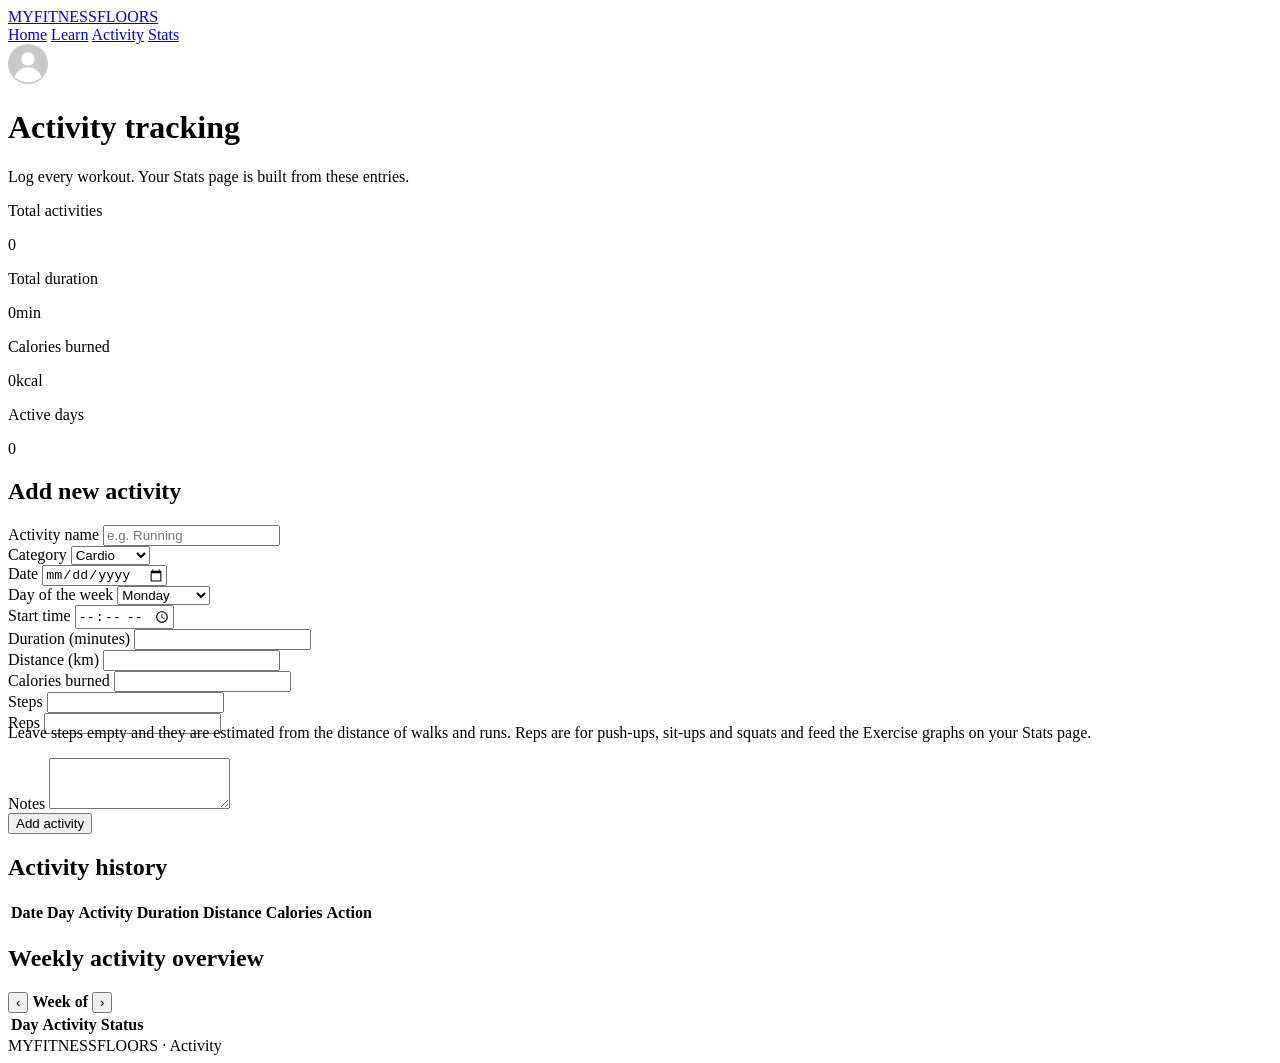
==== Activity.html @ 207cf4c8 "Change stylesheet link in Activity.html Updated stylesheet link for Activity page." ====
<!DOCTYPE html>
<html lang="en">
<head>
  <meta charset="UTF-8">
  <meta name="viewport" content="width=device-width, initial-scale=1.0">
  <title>Activity | MYFITNESSFLOORS</title>
  <link rel="preconnect" href="https://fonts.googleapis.com">
  <link rel="preconnect" href="https://fonts.gstatic.com" crossorigin>
  <link href="https://fonts.googleapis.com/css2?family=Barlow+Condensed:wght@500;600;700&family=Plus+Jakarta+Sans:wght@400;500;600;700;800&display=swap" rel="stylesheet">
  <link rel="stylesheet" href="activity (1).css">
</head>
<body>

  <header class="topbar">
    <div class="topbar-inner">
      <a class="logo" href="../home/home.html">MYFITNESSFLOORS</a>
      <nav aria-label="Main">
        <a href="../home/home.html">Home</a>
        <a href="../learn/learn.html">Learn</a>
        <a href="../activity/activity.html" class="active" aria-current="page">Activity</a>
        <a href="../stats/stats.html">Stats</a>
      </nav>
      <a class="avatar-link" href="../profile/profile.html" aria-label="Profile" title="Profile">
        <svg viewBox="0 0 48 48" height = "40" width="40" aria-hidden="true"><circle cx="24" cy="24" r="24" fill="#c9c9c9"/><circle cx="24" cy="18" r="8" fill="#fff"/><path d="M8 40c2-8 9-12 16-12s14 4 16 12a24 24 0 0 1-32 0z" fill="#fff"/></svg>
      </a>
    </div>
  </header>

  <main class="wrap">

    <div class="page-head">
      <h1 class="page-title">Activity tracking</h1>
      <p class="lead">Log every workout. Your Stats page is built from these entries.</p>
    </div>

    <!-- 1. Summary -->
    <section class="tiles" id="activity-summary" aria-label="Activity summary">
      <div class="stat"><p class="label">Total activities</p><p class="value" id="sum-count">0</p></div>
      <div class="stat"><p class="label">Total duration</p><p class="value"><span id="sum-duration">0</span><span class="unit">min</span></p></div>
      <div class="stat"><p class="label">Calories burned</p><p class="value"><span id="sum-calories">0</span><span class="unit">kcal</span></p></div>
      <div class="stat"><p class="label">Active days</p><p class="value" id="sum-days">0</p></div>
    </section>

    <div class="activity-layout">

      <!-- 2. Add new activity -->
      <section class="card" id="add-activity">
        <h2 class="title" id="form-title">Add new activity</h2>
        <form id="activity-form" class="form-grid" novalidate style="margin-top:18px">

          <div class="field req span-2">
            <label for="name">Activity name</label>
            <input type="text" id="name" placeholder="e.g. Running" required maxlength="60">
          </div>

          <div class="field req span-2">
            <label for="category">Category</label>
            <select id="category" required>
              <option value="cardio">Cardio</option>
              <option value="strength">Strength</option>
              <option value="pushups">Push-ups</option>
              <option value="situps">Sit-ups</option>
              <option value="squats">Squats</option>
              <option value="sports">Sports</option>
              <option value="other">Other</option>
            </select>
          </div>

          <div class="field req">
            <label for="date">Date</label>
            <input type="date" id="date" required>
          </div>

          <div class="field">
            <label for="day">Day of the week</label>
            <select id="day">
              <option>Monday</option><option>Tuesday</option><option>Wednesday</option>
              <option>Thursday</option><option>Friday</option><option>Saturday</option><option>Sunday</option>
            </select>
          </div>

          <div class="field">
            <label for="time">Start time</label>
            <input type="time" id="time">
          </div>

          <div class="field req">
            <label for="duration">Duration (minutes)</label>
            <input type="number" id="duration" min="1" required>
          </div>

          <div class="field">
            <label for="distance">Distance (km)</label>
            <input type="number" id="distance" min="0" step="0.1">
          </div>

          <div class="field">
            <label for="calories">Calories burned</label>
            <input type="number" id="calories" min="0">
          </div>

          <div class="field">
            <label for="steps">Steps</label>
            <input type="number" id="steps" min="0">
          </div>

          <div class="field">
            <label for="reps">Reps</label>
            <input type="number" id="reps" min="0">
          </div>
          <p class="hint span-2" style="margin-top:-10px">Leave steps empty and they are estimated from the distance of walks and runs. Reps are for push-ups, sit-ups and squats and feed the Exercise graphs on your Stats page.</p>

          <div class="field span-2">
            <label for="notes">Notes</label>
            <textarea id="notes" rows="3"></textarea>
          </div>

          <div class="form-actions span-2">
            <button type="submit" class="btn btn-black" id="submit-btn">Add activity</button>
            <button type="button" class="btn btn-outline" id="cancel-btn" hidden>Cancel</button>
          </div>
          <p class="span-2" id="form-message" role="status"></p>
        </form>
      </section>

      <div class="right-col">
        <!-- 3. History -->
        <section class="card" id="activity-history">
          <h2 class="title">Activity history</h2>
          <div class="table-wrap" style="margin-top:14px">
            <table id="history-table">
              <thead>
                <tr><th>Date</th><th>Day</th><th>Activity</th><th>Duration</th><th>Distance</th><th>Calories</th><th>Action</th></tr>
              </thead>
              <tbody id="history-body"></tbody>
            </table>
          </div>
        </section>

        <!-- 4. Weekly overview -->
        <section class="card" id="weekly-overview">
          <h2 class="title">Weekly activity overview</h2>
          <div class="week-nav">
            <button type="button" id="prev-week" aria-label="Previous week">&lsaquo;</button>
            <strong id="week-label">Week of</strong>
            <button type="button" id="next-week" aria-label="Next week">&rsaquo;</button>
          </div>
          <div class="table-wrap">
            <table>
              <thead><tr><th>Day</th><th>Activity</th><th>Status</th></tr></thead>
              <tbody id="week-body"></tbody>
            </table>
          </div>
        </section>
      </div>
    </div>

  </main>

  <footer class="footer">MYFITNESSFLOORS &middot; Activity</footer>
  <script src="activity.js"></script>
</body>
</html>
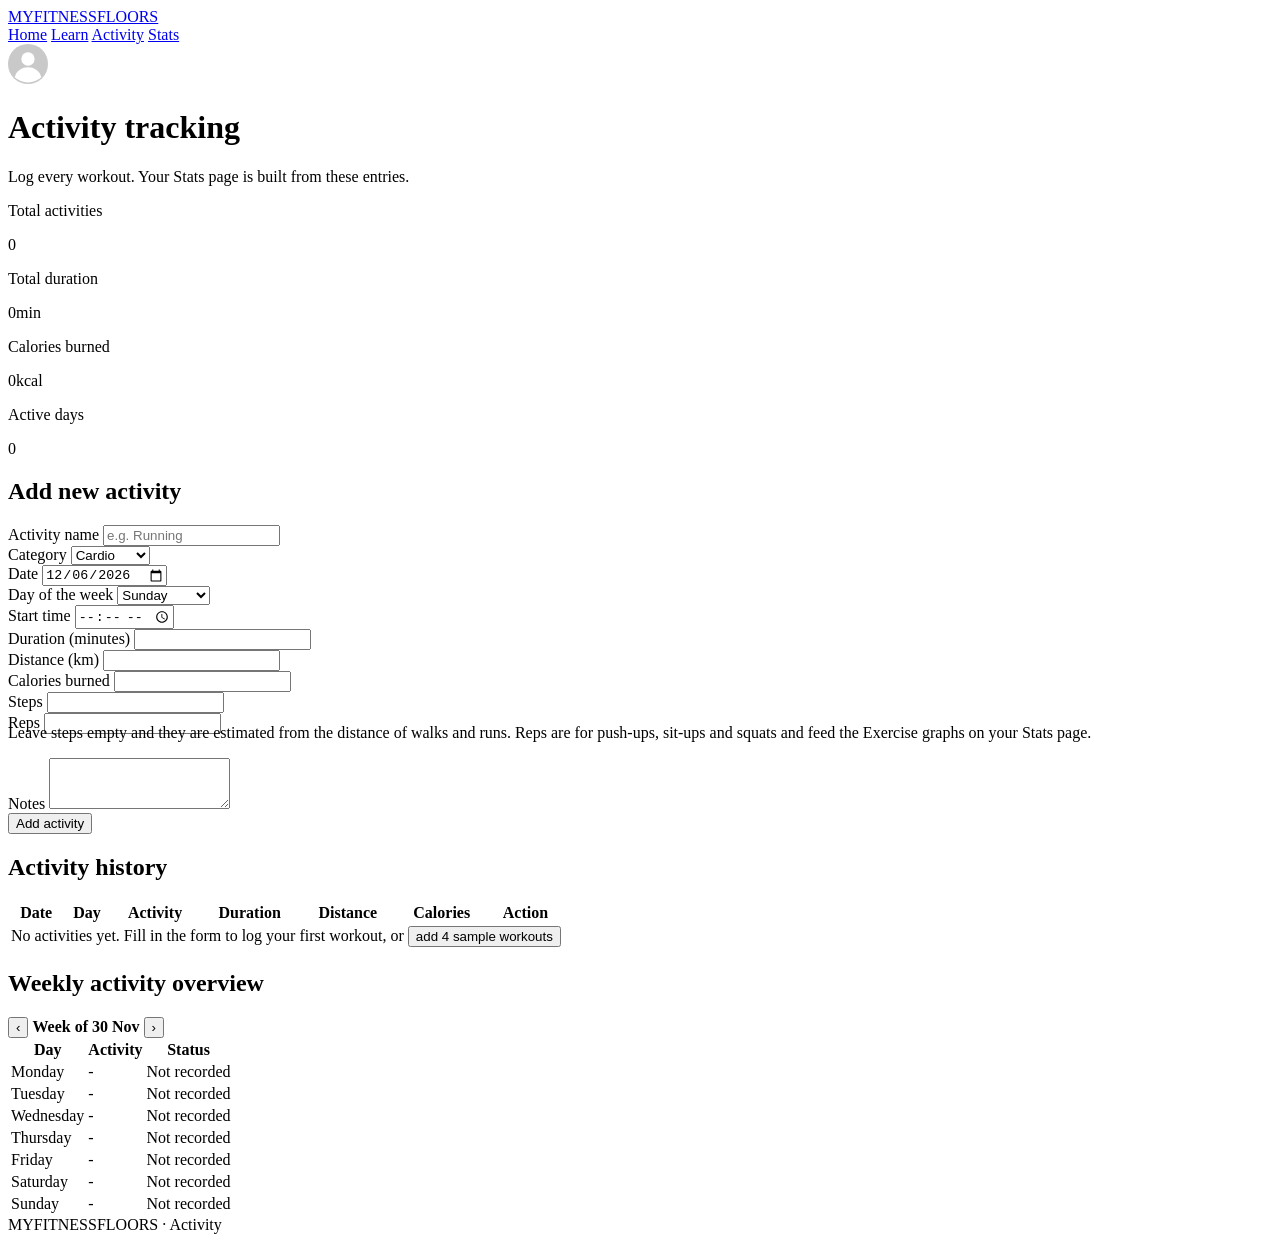
==== commit c3de6889: "Fix HTML formatting and structure in Activity.html" ====
--- a/Activity.html
+++ b/Activity.html
@@ -15,13 +15,13 @@
     <div class="topbar-inner">
       <a class="logo" href="../home/home.html">MYFITNESSFLOORS</a>
       <nav aria-label="Main">
-        <a href="../home/home.html">Home</a>
-        <a href="../learn/learn.html">Learn</a>
-        <a href="../activity/activity.html" class="active" aria-current="page">Activity</a>
-        <a href="../stats/stats.html">Stats</a>
+        <a href="home.html">Home</a>
+        <a href="learn.html">Learn</a>
+        <a href="Activity.html" class="active" aria-current="page">Activity</a>
+        <a href="Stats.html">Stats</a>
       </nav>
       <a class="avatar-link" href="../profile/profile.html" aria-label="Profile" title="Profile">
-        <svg viewBox="0 0 48 48" height = "40" width="40" aria-hidden="true"><circle cx="24" cy="24" r="24" fill="#c9c9c9"/><circle cx="24" cy="18" r="8" fill="#fff"/><path d="M8 40c2-8 9-12 16-12s14 4 16 12a24 24 0 0 1-32 0z" fill="#fff"/></svg>
+        <svg viewBox="0 0 48 48" height ="40" width="40" aria-hidden="true"><circle cx="24" cy="24" r="24" fill="#c9c9c9"/><circle cx="24" cy="18" r="8" fill="#fff"/><path d="M8 40c2-8 9-12 16-12s14 4 16 12a24 24 0 0 1-32 0z" fill="#fff"/></svg>
       </a>
     </div>
   </header>
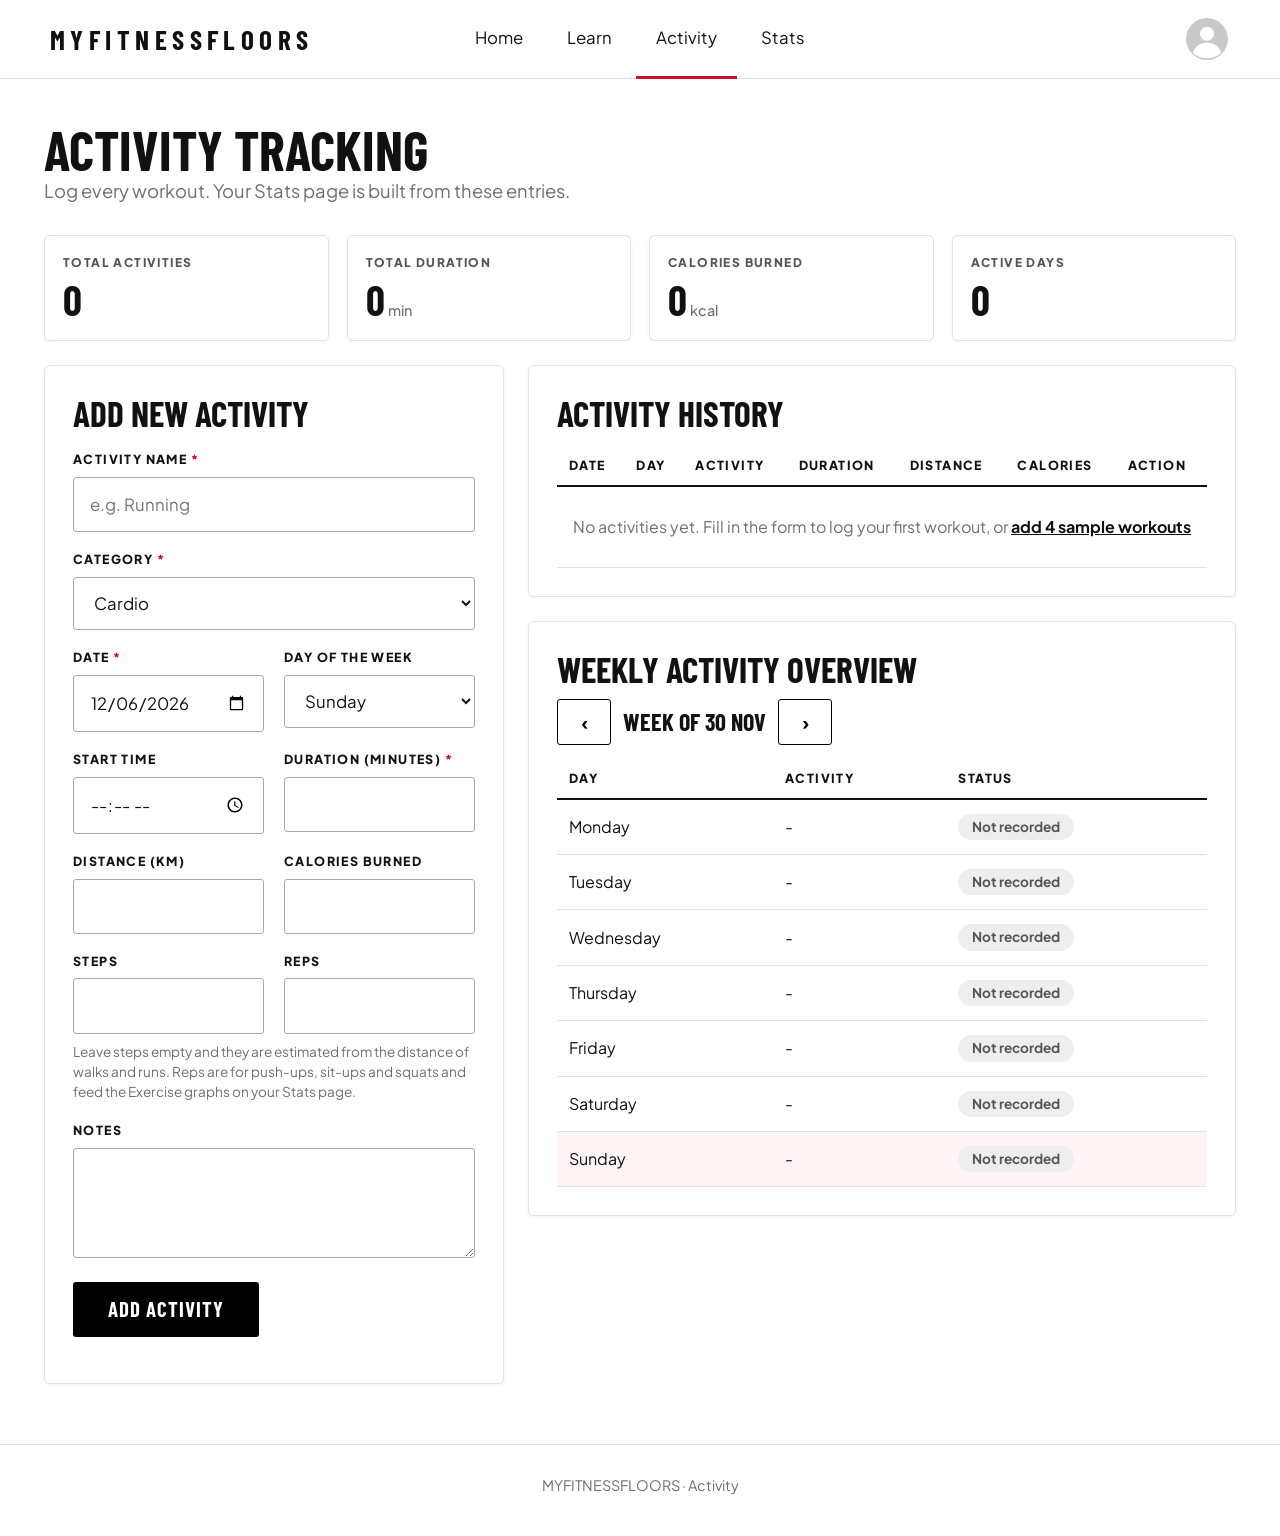
==== commit 469139a0: "Fix stylesheet link and HTML structure in Activity.html Updated the Activity.html file to correct th" ====
--- a/Activity.html
+++ b/Activity.html
@@ -7,7 +7,7 @@
   <link rel="preconnect" href="https://fonts.googleapis.com">
   <link rel="preconnect" href="https://fonts.gstatic.com" crossorigin>
   <link href="https://fonts.googleapis.com/css2?family=Barlow+Condensed:wght@500;600;700&family=Plus+Jakarta+Sans:wght@400;500;600;700;800&display=swap" rel="stylesheet">
-  <link rel="stylesheet" href="activity (1).css">
+  <link rel="stylesheet" href="Activity.css">
 </head>
 <body>
 
--- a/Activity.css
+++ b/Activity.css
@@ -0,0 +1,161 @@
+/* =====================================================================
+   MYFITNESSFLOORS - Activity page styles
+   Look: white pages, black buttons, big condensed uppercase headlines,
+   thin grey card borders. Red is used for accents and data.
+   ===================================================================== */
+
+:root {
+  --red: #d9001b;
+  --red-dark: #a80015;
+  --ink: #111111;
+  --grey: #6f6f6f;
+  --line: #e2e2e2;
+  --field: #aaaaaa;
+  --bg: #ffffff;
+  --good: #1b8a3a;
+  --bad: #d9001b;
+  --head: 'Barlow Condensed', 'Oswald', 'Arial Narrow', Impact, sans-serif;
+  --body: 'Plus Jakarta Sans', 'Inter', system-ui, -apple-system, 'Segoe UI', Roboto, Arial, sans-serif;
+}
+* { box-sizing: border-box; margin: 0; padding: 0; }
+html { scroll-behavior: smooth; }
+body { font-family: var(--body); background: var(--bg); color: var(--ink); line-height: 1.5; }
+img { max-width: 100%; display: block; }
+button { font-family: inherit; cursor: pointer; }
+:focus-visible { outline: 3px solid var(--red); outline-offset: 2px; }
+[hidden] { display: none !important; }
+
+/* ===== Top bar: logo left, links centred, profile avatar right ===== */
+.topbar { background: #fff; border-bottom: 1px solid var(--line); position: sticky; top: 0; z-index: 20; }
+.topbar-inner {
+max-width: 1240px; margin: 0 auto; padding: 0 30px; height: 78px;
+  display: grid; grid-template-columns: 1fr auto 1fr; align-items: center; gap: 24px;
+}
+.logo {
+  font-family: var(--head); font-weight: 700; font-size: 1.7rem; letter-spacing: .2em;
+  text-decoration: none; color: var(--ink); white-space: nowrap; width: max-content;
+}
+.topbar nav { display: flex; align-self: stretch; justify-self: center; gap: 4px; }
+.topbar nav a {
+  display: flex; align-items: center; padding: 0 20px; text-decoration: none; color: var(--ink);
+  font-size: 1.05rem; border-bottom: 3px solid transparent; margin-bottom: -1px;
+}
+.topbar nav a:hover { border-bottom-color: #ccc; }
+.topbar nav a.active { border-bottom-color: #c8102e; }
+.avatar-link { justify-self: end; display: block; width: 46px; height: 46px; border-radius: 50%; padding: 2px; }
+.avatar-link svg { display: block; width: 100%; height: 100%; }
+.avatar-link:hover { opacity: .85; }
+.avatar-link.active { box-shadow: 0 0 0 3px #c8102e; }
+
+/* ===== Layout ===== */
+.wrap { max-width: 1240px; margin: 0 auto; padding: 44px 24px 60px; }
+.muted { color: var(--grey); }
+.small { font-size: .82rem; }
+section { scroll-margin-top: 100px; }
+
+/* ===== Type ===== */
+.page-title, .title { font-family: var(--head); font-weight: 700; text-transform: uppercase; line-height: 1; }
+.page-title { font-size: 3.4rem; }
+.lead { color: var(--grey); font-size: 1.15rem; max-width: 760px; }
+.title { font-size: 2.2rem; line-height: 1.1; }
+ .label { font-size: .75rem; font-weight: 800; letter-spacing: 1.4px; text-transform: uppercase; margin: 10px 0 8px; }
+.page-head { margin-bottom: 30px; }
+
+/* ===== Buttons and links ===== */
+.btn {
+  display: inline-block; border: 1px solid transparent; border-radius: 3px; padding: 14px 34px;
+  font-family: var(--head); font-size: 1.3rem; font-weight: 700; letter-spacing: 1px;
+  text-transform: uppercase; text-decoration: none; text-align: center; line-height: 1.2;
+}
+.btn-black { background: #000; color: #fff; }
+.btn-black:hover { background: var(--red); }
+.btn-outline { background: #fff; color: #000; border-color: #000; }
+.btn-outline:hover { background: #000; color: #fff; }
+.text-btn { background: none; border: 0; font-weight: 700; text-decoration: underline; color: var(--ink); font-size: inherit; padding: 0; }
+.text-btn.danger { color: var(--red); }
+
+/* ===== Cards ===== */
+.card {
+  background: #fff; border: 1px solid var(--line); border-radius: 6px;
+  box-shadow: 0 1px 4px rgba(0, 0, 0, .05); padding: 28px; margin-bottom: 24px;
+}
+.card p + p { margin-top: 10px; }
+.pill { display: inline-block; padding: 3px 14px; border-radius: 999px; background: #eee; color: #555; font-size: .85rem; font-weight: 700; }
+.pill.done { background: #e3f3e7; color: var(--good); }
+
+/* ===== Forms ===== */
+.form-grid { display: grid; grid-template-columns: 1fr 1fr; gap: 18px 20px; }
+.field label { display: block; margin-bottom: 8px; font-size: .78rem; font-weight: 800; letter-spacing: 1.4px; text-transform: uppercase; }
+.field.req label::after { content: " *"; color: var(--red); }
+.span-2 { grid-column: 1 / -1; }
+.hint { font-size: .85rem; color: var(--grey); margin-top: 6px; }
+input, select, textarea {
+  width: 100%; padding: 14px 16px; font: inherit; font-size: 1.05rem; color: inherit; background: #fff;
+  border: 1px solid var(--field); border-radius: 3px;
+}
+textarea { resize: vertical; min-height: 110px; }
+input:user-invalid { border-color: var(--red); }
+.form-actions { display: flex; gap: 12px; flex-wrap: wrap; align-items: center; }
+.toast { margin-top: 12px; font-weight: 700; color: var(--good); }
+
+/* ===== Tables ===== */
+.table-wrap { overflow-x: auto; }
+table { border-collapse: collapse; width: 100%; font-size: 1rem; }
+th {
+  text-align: left; font-size: .78rem; font-weight: 800; letter-spacing: 1.4px; text-transform: uppercase;
+  padding: 10px 12px; border-bottom: 2px solid var(--ink); white-space: nowrap;
+}
+td { padding: 14px 12px; border-bottom: 1px solid var(--line); }
+tbody tr:hover { background: #fafafa; }
+tr.today td { background: #fff4f5; }
+.empty { color: var(--grey); padding: 28px 12px; text-align: center; }
+
+/* ===== Stat tiles ===== */
+.tiles { display: grid; grid-template-columns: repeat(4, 1fr); gap: 18px; margin-bottom: 24px; }
+.stat { background: #fff; border: 1px solid var(--line); border-radius: 6px; padding: 18px; box-shadow: 0 1px 4px rgba(0, 0, 0, .05); }
+.stat .label { margin: 0 0 6px; color: #555; }
+.stat .value { font-family: var(--head); font-size: 2.6rem; font-weight: 700; line-height: 1.05; }
+.stat .unit { font-family: var(--body); font-size: .9rem; font-weight: 500; color: var(--grey); margin-left: 3px; }
+.stat svg { display: block; width: 100%; height: 30px; }
+
+/* ===== Activity page ===== */
+.activity-layout { display: grid; grid-template-columns: minmax(320px, 460px) minmax(0, 1fr); gap: 24px; align-items: start; }
+.activity-layout .card { margin-bottom: 0; }
+.right-col { display: grid; grid-template-columns: minmax(0, 1fr); gap: 24px; min-width: 0; }
+.week-nav { display: flex; align-items: center; gap: 12px; margin: 10px 0 14px; }
+.week-nav button { width: 54px; height: 46px; background: #fff; border: 1px solid #000; border-radius: 3px; font-size: 1.2rem; font-weight: 700; }
+.week-nav button:hover { background: #000; color: #fff; }
+.week-nav strong { font-family: var(--head); font-size: 1.5rem; text-transform: uppercase; }
+#history-table td:nth-child(3) { border-left: 4px solid var(--red); font-weight: 700; }
+#history-table td { white-space: nowrap; }
+
+/* ===== Stats page ===== */
+.key { display: inline-flex; align-items: center; gap: 6px; font-size: .9rem; font-weight: 600; }
+.key i { width: 14px; height: 14px; border-radius: 3px; display: inline-block; }
+.h1 { background: #f7c3c9; }
+.h2 { background: #ee7f8b; }
+
+/* ===== Footer ===== */
+.footer { text-align: center; padding: 30px 20px 40px; color: var(--grey); font-size: .9rem; border-top: 1px solid var(--line); }
+
+/* ===== Responsive ===== */
+@media (max-width: 900px) {
+  .activity-layout { grid-template-columns: minmax(0, 1fr); }
+  .tiles { grid-template-columns: repeat(2, 1fr); }
+}
+@media (max-width: 640px) {
+  .wrap { padding: 28px 16px 48px; }
+  .form-grid { grid-template-columns: 1fr; }
+  .tiles { grid-template-columns: 1fr 1fr; }
+  .page-title { font-size: 2.6rem; }
+  .card { padding: 20px; }
+  .topbar-inner { padding: 0 12px; height: 64px; grid-template-columns: auto minmax(0, 1fr) auto; gap: 6px; }
+  .logo { font-size: .85rem; letter-spacing: .04em; }
+  .topbar nav { gap: 0; justify-self: stretch; justify-content: center; overflow-x: auto; scrollbar-width: none; }
+  .topbar nav a { padding: 0 6px; font-size: .85rem; }
+  .avatar-link { width: 34px; height: 34px; }
+}
+@media (max-width: 400px) {
+  .logo { font-size: .72rem; letter-spacing: 0; }
+  .topbar nav a { padding: 0 4px; font-size: .8rem; }
+}
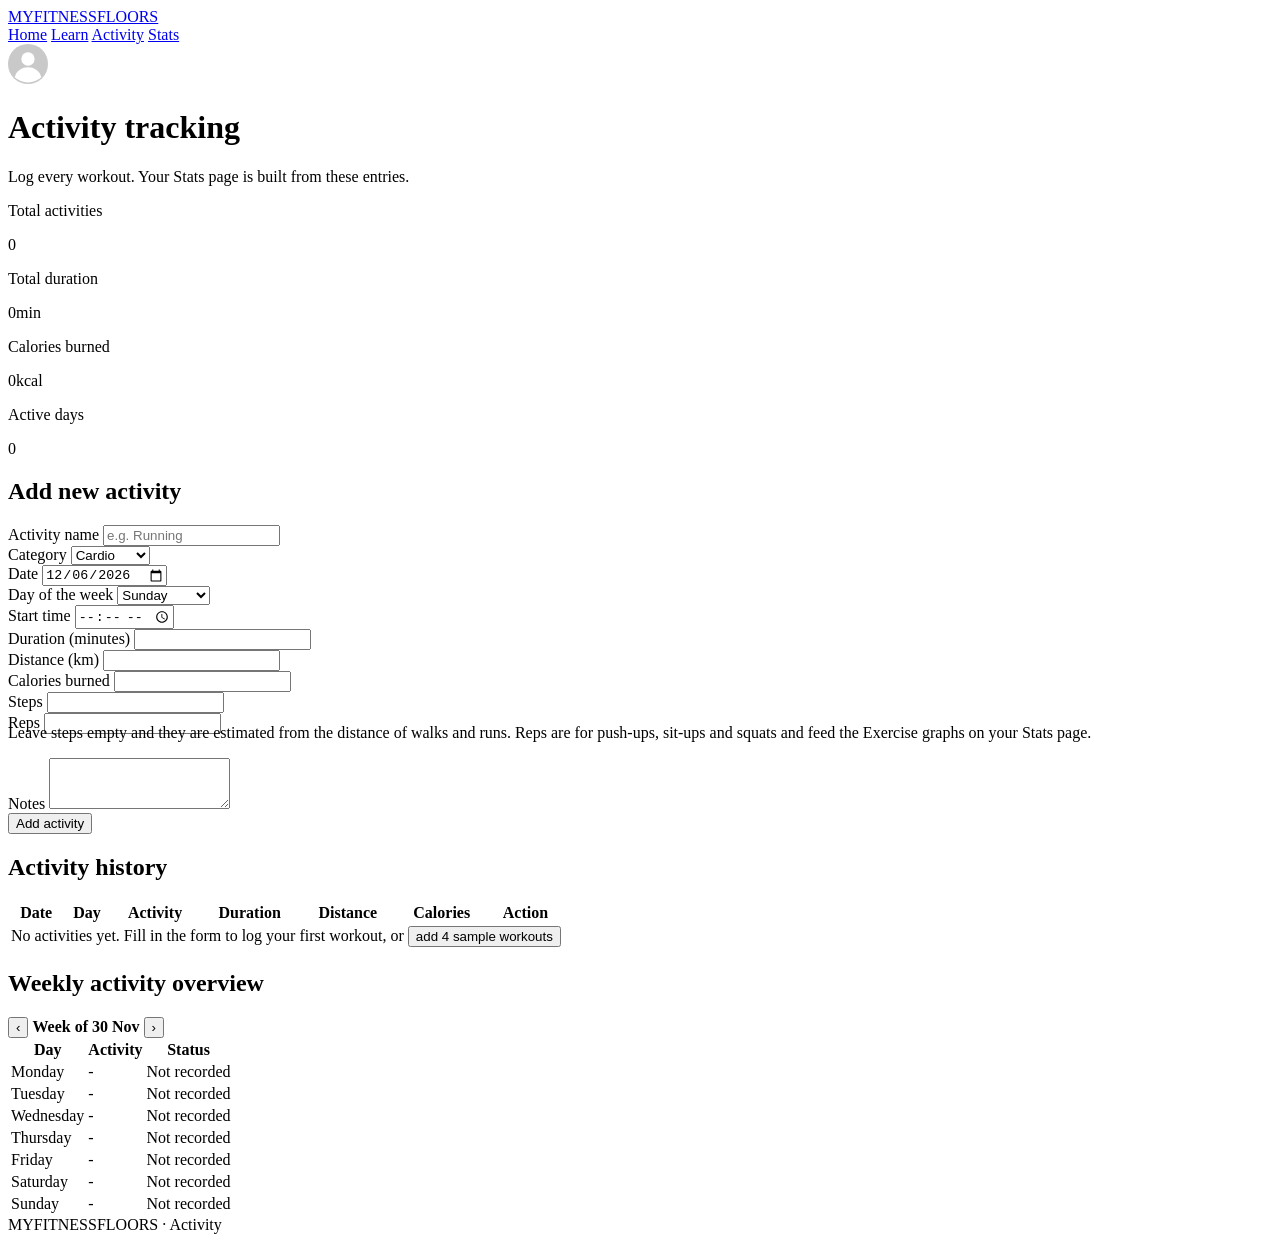
==== commit 3bcdf08d: "Fix HTML formatting and structure in Activity.html" ====
--- a/Activity.html
+++ b/Activity.html
@@ -7,7 +7,7 @@
   <link rel="preconnect" href="https://fonts.googleapis.com">
   <link rel="preconnect" href="https://fonts.gstatic.com" crossorigin>
   <link href="https://fonts.googleapis.com/css2?family=Barlow+Condensed:wght@500;600;700&family=Plus+Jakarta+Sans:wght@400;500;600;700;800&display=swap" rel="stylesheet">
-  <link rel="stylesheet" href="Activity.css">
+  <link rel="stylesheet" href="activity (1).css">
 </head>
 <body>
 
@@ -15,10 +15,10 @@
     <div class="topbar-inner">
       <a class="logo" href="../home/home.html">MYFITNESSFLOORS</a>
       <nav aria-label="Main">
-        <a href="home.html">Home</a>
-        <a href="learn.html">Learn</a>
-        <a href="Activity.html" class="active" aria-current="page">Activity</a>
-        <a href="Stats.html">Stats</a>
+        <a href="../home/home.html">Home</a>
+        <a href="../learn/learn.html">Learn</a>
+        <a href="../activity/activity.html" class="active" aria-current="page">Activity</a>
+        <a href="../stats/stats.html">Stats</a>
       </nav>
       <a class="avatar-link" href="../profile/profile.html" aria-label="Profile" title="Profile">
         <svg viewBox="0 0 48 48" height ="40" width="40" aria-hidden="true"><circle cx="24" cy="24" r="24" fill="#c9c9c9"/><circle cx="24" cy="18" r="8" fill="#fff"/><path d="M8 40c2-8 9-12 16-12s14 4 16 12a24 24 0 0 1-32 0z" fill="#fff"/></svg>
@@ -43,7 +43,7 @@
 
     <div class="activity-layout">
 
-      <!-- 2. Add new activity -->
+      <!-- 2. Adding new activity -->
       <section class="card" id="add-activity">
         <h2 class="title" id="form-title">Add new activity</h2>
         <form id="activity-form" class="form-grid" novalidate style="margin-top:18px">
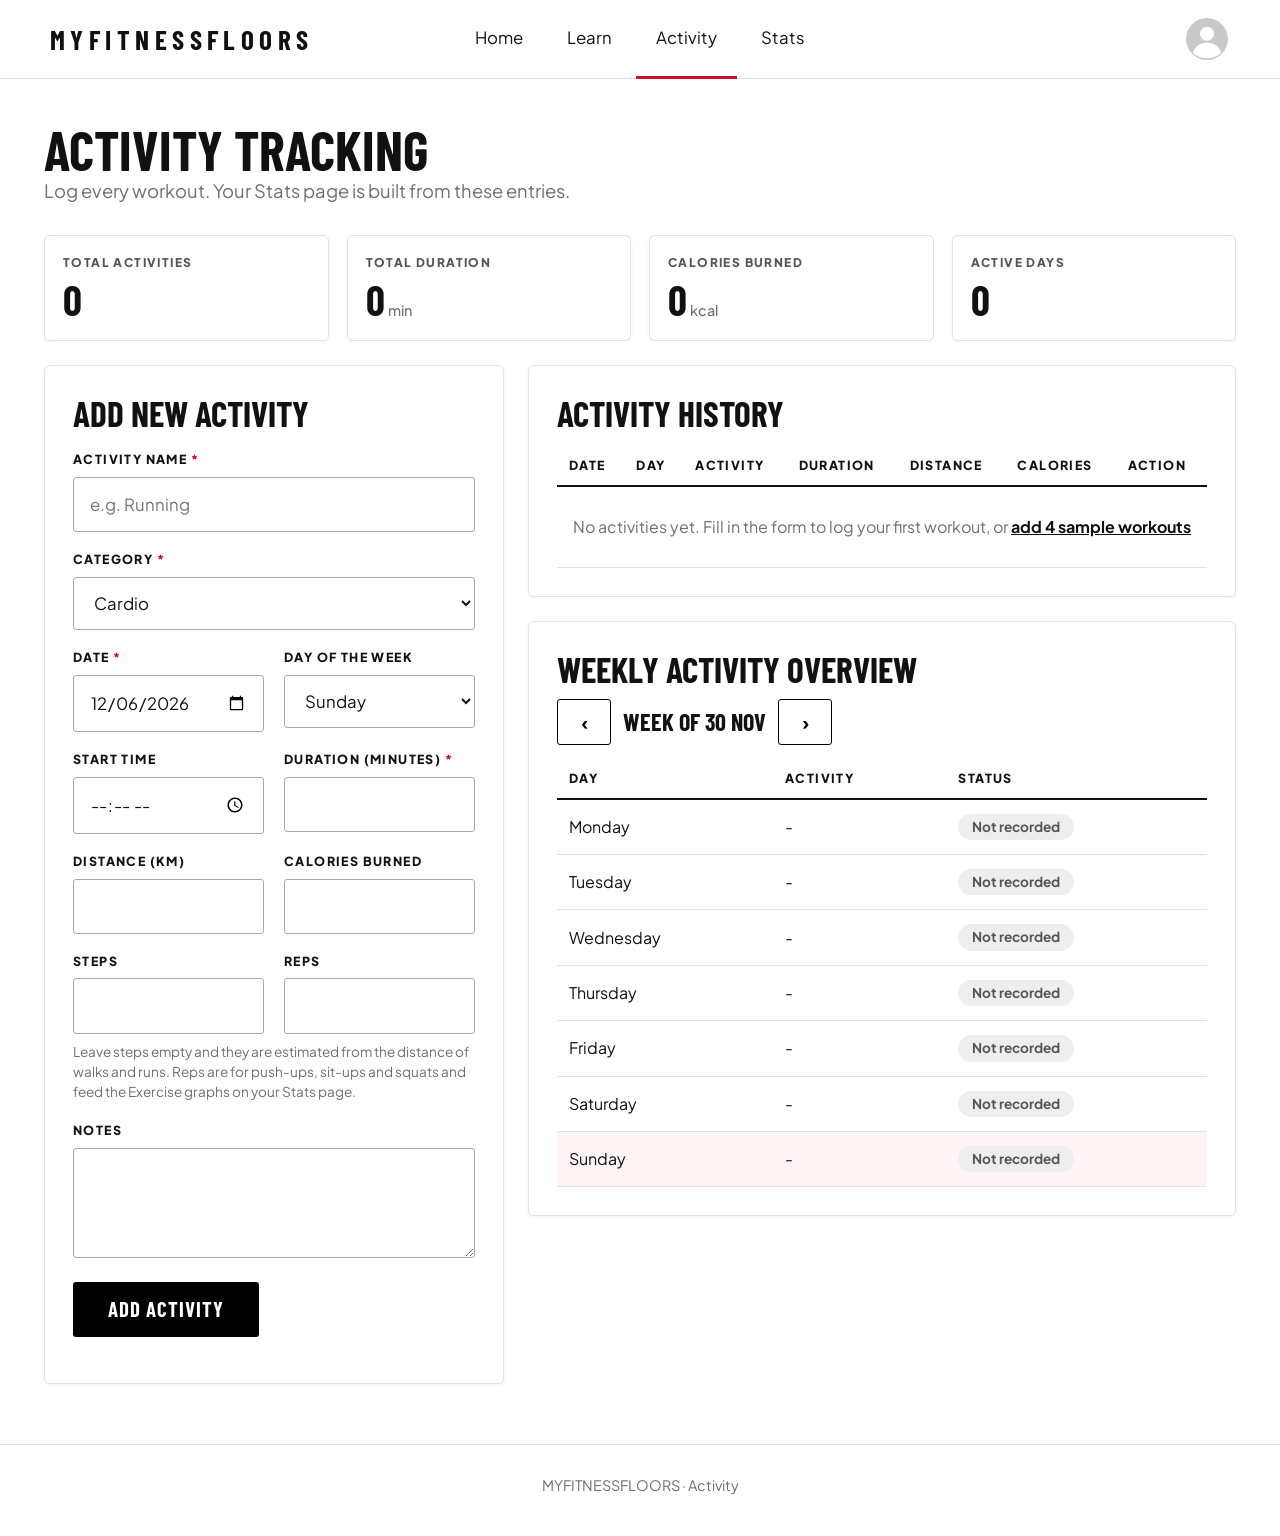
==== commit 2e83ce33: "Fix HTML encoding issues in Activity.html" ====
--- a/Activity.html
+++ b/Activity.html
@@ -7,20 +7,20 @@
   <link rel="preconnect" href="https://fonts.googleapis.com">
   <link rel="preconnect" href="https://fonts.gstatic.com" crossorigin>
   <link href="https://fonts.googleapis.com/css2?family=Barlow+Condensed:wght@500;600;700&family=Plus+Jakarta+Sans:wght@400;500;600;700;800&display=swap" rel="stylesheet">
-  <link rel="stylesheet" href="activity (1).css">
+  <link rel="stylesheet" href="Activity.css">
 </head>
 <body>
 
   <header class="topbar">
     <div class="topbar-inner">
-      <a class="logo" href="../home/home.html">MYFITNESSFLOORS</a>
+      <a class="logo" href="index.html">MYFITNESSFLOORS</a>
       <nav aria-label="Main">
-        <a href="../home/home.html">Home</a>
-        <a href="../learn/learn.html">Learn</a>
-        <a href="../activity/activity.html" class="active" aria-current="page">Activity</a>
-        <a href="../stats/stats.html">Stats</a>
+        <a href="index.html">Home</a>
+        <a href="learn.html">Learn</a>
+        <a href="Activity.html" class="active" aria-current="page">Activity</a>
+        <a href="Stats.html">Stats</a>
       </nav>
-      <a class="avatar-link" href="../profile/profile.html" aria-label="Profile" title="Profile">
+      <a class="avatar-link" href="page2.html" aria-label="Profile" title="Profile">
         <svg viewBox="0 0 48 48" height ="40" width="40" aria-hidden="true"><circle cx="24" cy="24" r="24" fill="#c9c9c9"/><circle cx="24" cy="18" r="8" fill="#fff"/><path d="M8 40c2-8 9-12 16-12s14 4 16 12a24 24 0 0 1-32 0z" fill="#fff"/></svg>
       </a>
     </div>
--- a/Activity.css
+++ b/Activity.css
@@ -0,0 +1,161 @@
+/* =====================================================================
+   MYFITNESSFLOORS - Activity page styles
+   Look: white pages, black buttons, big condensed uppercase headlines,
+   thin grey card borders. Red is used for accents and data.
+   ===================================================================== */
+
+:root {
+  --red: #d9001b;
+  --red-dark: #a80015;
+  --ink: #111111;
+  --grey: #6f6f6f;
+  --line: #e2e2e2;
+  --field: #aaaaaa;
+  --bg: #ffffff;
+  --good: #1b8a3a;
+  --bad: #d9001b;
+  --head: 'Barlow Condensed', 'Oswald', 'Arial Narrow', Impact, sans-serif;
+  --body: 'Plus Jakarta Sans', 'Inter', system-ui, -apple-system, 'Segoe UI', Roboto, Arial, sans-serif;
+}
+* { box-sizing: border-box; margin: 0; padding: 0; }
+html { scroll-behavior: smooth; }
+body { font-family: var(--body); background: var(--bg); color: var(--ink); line-height: 1.5; }
+img { max-width: 100%; display: block; }
+button { font-family: inherit; cursor: pointer; }
+:focus-visible { outline: 3px solid var(--red); outline-offset: 2px; }
+[hidden] { display: none !important; }
+
+/* ===== Top bar: logo left, links centred, profile avatar right ===== */
+.topbar { background: #fff; border-bottom: 1px solid var(--line); position: sticky; top: 0; z-index: 20; }
+.topbar-inner {
+max-width: 1240px; margin: 0 auto; padding: 0 30px; height: 78px;
+  display: grid; grid-template-columns: 1fr auto 1fr; align-items: center; gap: 24px;
+}
+.logo {
+  font-family: var(--head); font-weight: 700; font-size: 1.7rem; letter-spacing: .2em;
+  text-decoration: none; color: var(--ink); white-space: nowrap; width: max-content;
+}
+.topbar nav { display: flex; align-self: stretch; justify-self: center; gap: 4px; }
+.topbar nav a {
+  display: flex; align-items: center; padding: 0 20px; text-decoration: none; color: var(--ink);
+  font-size: 1.05rem; border-bottom: 3px solid transparent; margin-bottom: -1px;
+}
+.topbar nav a:hover { border-bottom-color: #ccc; }
+.topbar nav a.active { border-bottom-color: #c8102e; }
+.avatar-link { justify-self: end; display: block; width: 46px; height: 46px; border-radius: 50%; padding: 2px; }
+.avatar-link svg { display: block; width: 100%; height: 100%; }
+.avatar-link:hover { opacity: .85; }
+.avatar-link.active { box-shadow: 0 0 0 3px #c8102e; }
+
+/* ===== Layout ===== */
+.wrap { max-width: 1240px; margin: 0 auto; padding: 44px 24px 60px; }
+.muted { color: var(--grey); }
+.small { font-size: .82rem; }
+section { scroll-margin-top: 100px; }
+
+/* ===== Type ===== */
+.page-title, .title { font-family: var(--head); font-weight: 700; text-transform: uppercase; line-height: 1; }
+.page-title { font-size: 3.4rem; }
+.lead { color: var(--grey); font-size: 1.15rem; max-width: 760px; }
+.title { font-size: 2.2rem; line-height: 1.1; }
+ .label { font-size: .75rem; font-weight: 800; letter-spacing: 1.4px; text-transform: uppercase; margin: 10px 0 8px; }
+.page-head { margin-bottom: 30px; }
+
+/* ===== Buttons and links ===== */
+.btn {
+  display: inline-block; border: 1px solid transparent; border-radius: 3px; padding: 14px 34px;
+  font-family: var(--head); font-size: 1.3rem; font-weight: 700; letter-spacing: 1px;
+  text-transform: uppercase; text-decoration: none; text-align: center; line-height: 1.2;
+}
+.btn-black { background: #000; color: #fff; }
+.btn-black:hover { background: var(--red); }
+.btn-outline { background: #fff; color: #000; border-color: #000; }
+.btn-outline:hover { background: #000; color: #fff; }
+.text-btn { background: none; border: 0; font-weight: 700; text-decoration: underline; color: var(--ink); font-size: inherit; padding: 0; }
+.text-btn.danger { color: var(--red); }
+
+/* ===== Cards ===== */
+.card {
+  background: #fff; border: 1px solid var(--line); border-radius: 6px;
+  box-shadow: 0 1px 4px rgba(0, 0, 0, .05); padding: 28px; margin-bottom: 24px;
+}
+.card p + p { margin-top: 10px; }
+.pill { display: inline-block; padding: 3px 14px; border-radius: 999px; background: #eee; color: #555; font-size: .85rem; font-weight: 700; }
+.pill.done { background: #e3f3e7; color: var(--good); }
+
+/* ===== Forms ===== */
+.form-grid { display: grid; grid-template-columns: 1fr 1fr; gap: 18px 20px; }
+.field label { display: block; margin-bottom: 8px; font-size: .78rem; font-weight: 800; letter-spacing: 1.4px; text-transform: uppercase; }
+.field.req label::after { content: " *"; color: var(--red); }
+.span-2 { grid-column: 1 / -1; }
+.hint { font-size: .85rem; color: var(--grey); margin-top: 6px; }
+input, select, textarea {
+  width: 100%; padding: 14px 16px; font: inherit; font-size: 1.05rem; color: inherit; background: #fff;
+  border: 1px solid var(--field); border-radius: 3px;
+}
+textarea { resize: vertical; min-height: 110px; }
+input:user-invalid { border-color: var(--red); }
+.form-actions { display: flex; gap: 12px; flex-wrap: wrap; align-items: center; }
+.toast { margin-top: 12px; font-weight: 700; color: var(--good); }
+
+/* ===== Tables ===== */
+.table-wrap { overflow-x: auto; }
+table { border-collapse: collapse; width: 100%; font-size: 1rem; }
+th {
+  text-align: left; font-size: .78rem; font-weight: 800; letter-spacing: 1.4px; text-transform: uppercase;
+  padding: 10px 12px; border-bottom: 2px solid var(--ink); white-space: nowrap;
+}
+td { padding: 14px 12px; border-bottom: 1px solid var(--line); }
+tbody tr:hover { background: #fafafa; }
+tr.today td { background: #fff4f5; }
+.empty { color: var(--grey); padding: 28px 12px; text-align: center; }
+
+/* ===== Stat tiles ===== */
+.tiles { display: grid; grid-template-columns: repeat(4, 1fr); gap: 18px; margin-bottom: 24px; }
+.stat { background: #fff; border: 1px solid var(--line); border-radius: 6px; padding: 18px; box-shadow: 0 1px 4px rgba(0, 0, 0, .05); }
+.stat .label { margin: 0 0 6px; color: #555; }
+.stat .value { font-family: var(--head); font-size: 2.6rem; font-weight: 700; line-height: 1.05; }
+.stat .unit { font-family: var(--body); font-size: .9rem; font-weight: 500; color: var(--grey); margin-left: 3px; }
+.stat svg { display: block; width: 100%; height: 30px; }
+
+/* ===== Activity page ===== */
+.activity-layout { display: grid; grid-template-columns: minmax(320px, 460px) minmax(0, 1fr); gap: 24px; align-items: start; }
+.activity-layout .card { margin-bottom: 0; }
+.right-col { display: grid; grid-template-columns: minmax(0, 1fr); gap: 24px; min-width: 0; }
+.week-nav { display: flex; align-items: center; gap: 12px; margin: 10px 0 14px; }
+.week-nav button { width: 54px; height: 46px; background: #fff; border: 1px solid #000; border-radius: 3px; font-size: 1.2rem; font-weight: 700; }
+.week-nav button:hover { background: #000; color: #fff; }
+.week-nav strong { font-family: var(--head); font-size: 1.5rem; text-transform: uppercase; }
+#history-table td:nth-child(3) { border-left: 4px solid var(--red); font-weight: 700; }
+#history-table td { white-space: nowrap; }
+
+/* ===== Stats page ===== */
+.key { display: inline-flex; align-items: center; gap: 6px; font-size: .9rem; font-weight: 600; }
+.key i { width: 14px; height: 14px; border-radius: 3px; display: inline-block; }
+.h1 { background: #f7c3c9; }
+.h2 { background: #ee7f8b; }
+
+/* ===== Footer ===== */
+.footer { text-align: center; padding: 30px 20px 40px; color: var(--grey); font-size: .9rem; border-top: 1px solid var(--line); }
+
+/* ===== Responsive ===== */
+@media (max-width: 900px) {
+  .activity-layout { grid-template-columns: minmax(0, 1fr); }
+  .tiles { grid-template-columns: repeat(2, 1fr); }
+}
+@media (max-width: 640px) {
+  .wrap { padding: 28px 16px 48px; }
+  .form-grid { grid-template-columns: 1fr; }
+  .tiles { grid-template-columns: 1fr 1fr; }
+  .page-title { font-size: 2.6rem; }
+  .card { padding: 20px; }
+  .topbar-inner { padding: 0 12px; height: 64px; grid-template-columns: auto minmax(0, 1fr) auto; gap: 6px; }
+  .logo { font-size: .85rem; letter-spacing: .04em; }
+  .topbar nav { gap: 0; justify-self: stretch; justify-content: center; overflow-x: auto; scrollbar-width: none; }
+  .topbar nav a { padding: 0 6px; font-size: .85rem; }
+  .avatar-link { width: 34px; height: 34px; }
+}
+@media (max-width: 400px) {
+  .logo { font-size: .72rem; letter-spacing: 0; }
+  .topbar nav a { padding: 0 4px; font-size: .8rem; }
+}
